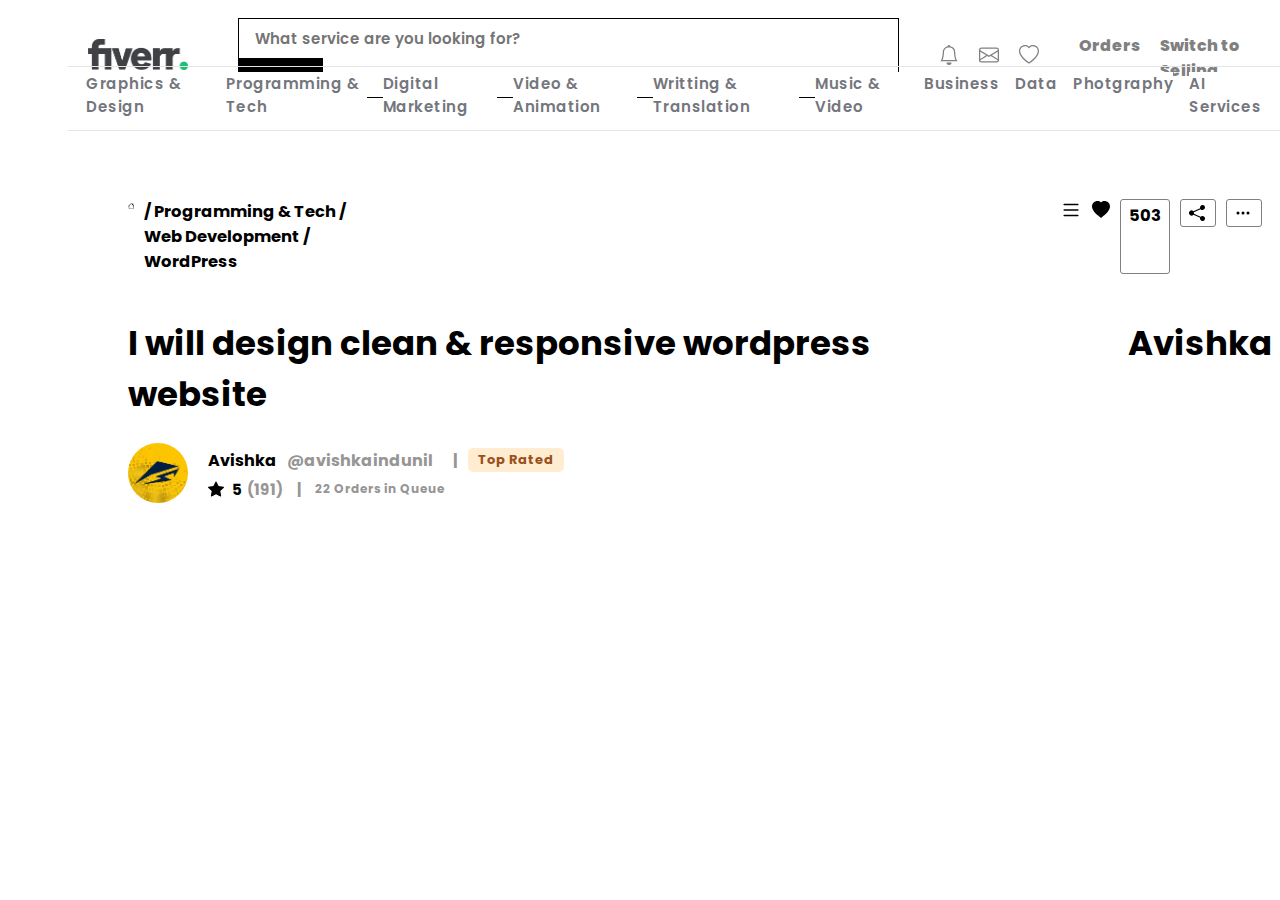
==== index.html @ bc84248a "Create gigDashboard.html as index.html" ====
<!DOCTYPE html>
<html lang="en">
<head>
    <meta charset="UTF-8">
    <meta name="viewport" content="width=device-width, initial-scale=1.0">
    <link rel="stylesheet" href="gigDashboard.css">
    <link rel="preconnect" href="https://fonts.googleapis.com">
    <link rel="preconnect" href="https://fonts.gstatic.com">
    <link href="https://fonts.googleapis.com/css2?family=Poppins:wght@200&display=swap" rel="stylesheet">
    <title>SkillSparQ Gig Dashboard</title>
</head>
<body>
    <header>
        <nav>
            <div class="logo">
                <img class="main-logo" src="Assets/images (2).png" alt="Your Logo">
            </div>
            <div class="search">
                <input class="search-input" type="text" placeholder="What service are you looking for?">
                <button class="search-btn">Search</button>
            </div>
            <ul class="menu">
                <li class="dropdown">
                    <a class="dropdown-icon" href="#">
                        <svg class="dropdown-svg" xmlns="http://www.w3.org/2000/svg" width="20" height="20" fill="currentColor" class="bi bi-bell" viewBox="0 0 16 16">
                            <path d="M8 16a2 2 0 0 0 2-2H6a2 2 0 0 0 2 2zM8 1.918l-.797.161A4.002 4.002 0 0 0 4 6c0 .628-.134 2.197-.459 3.742-.160.767-.376 1.566-.663 2.258h10.244c-.287-.692-.502-1.49-.663-2.258C12.134 8.197 12 6.628 12 6a4.002 4.002 0 0 0-3.203-3.92L8 1.917zM14.22 12c.223.447.481.801.78 1H1c.299-.199.557-.553.78-1C2.68 10.2 3 6.88 3 6c0-2.42 1.72-4.44 4.005-4.901a1 1 0 1 1 1.99 0A5.002 5.002 0 0 1 13 6c0 .88.32 4.2 1.22 6z"/>
                        </svg>
                    </a>
                    <div class="dropdown-content">
                        <a class="menu-dropdown" href="#">Notifications</a>
                    </div>
                </li>

                <li class="dropdown">
                    <a class="dropdown-icon" href="#">
                        <svg xmlns="http://www.w3.org/2000/svg" width="20" height="20" fill="currentColor" class="bi bi-envelope" viewBox="0 0 16 16">
                            <path d="M0 4a2 2 0 0 1 2-2h12a2 2 0 0 1 2 2v8a2 2 0 0 1-2 2H2a2 2 0 0 1-2-2V4Zm2-1a1 1 0 0 0-1 1v.217l7 4.2 7-4.2V4a1 1 0 0 0-1-1H2Zm13 2.383-4.708 2.825L15 11.105V5.383Zm-.034 6.876-5.64-3.471L8 9.583l-1.326-.795-5.64 3.47A1 1 0 0 0 2 13h12a1 1 0 0 0 .966-.741ZM1 11.105l4.708-2.897L1 5.383v5.722Z"/>
                        </svg>
                    </a>
                    <div class="dropdown-content">
                        <a class="menu-dropdown" href="#">Messages</a>
                    </div>
                </li>

                <li class="dropdown">
                    <a class="dropdown-icon" href="#">
                        <svg xmlns="http://www.w3.org/2000/svg" width="20" height="20" fill="currentColor" class="bi bi-heart" viewBox="0 0 16 16">
                            <path d="m8 2.748-.717-.737C5.6.281 2.514.878 1.4 3.053c-.523 1.023-.641 2.5.314 4.385.920 1.815 2.834 3.989 6.286 6.357 3.452-2.368 5.365-4.542 6.286-6.357.955-1.886.838-3.362.314-4.385C13.486.878 10.4.28 8.717 2.01L8 2.748zM8 15C-7.333 4.868 3.279-3.04 7.824 1.143c.060.055.119.112.176.171a3.12 3.12 0 0 1 .176-.17C12.72-3.042 23.333 4.867 8 15z"/>
                        </svg>
                    </a>
                    <div class="dropdown-content">
                        <a class="menu-dropdown" href="#">Lists</a>
                    </div>
                </li>
            </ul>
            <ul class="menu-two">
                <li><a href="#">Orders</a></li>
                <li><a href="#">Switch to Selling</a></li>
            </ul>
        </nav>
    </header>
    <div class="menu-second">
        <ul>
            <li><a href="#">Graphics & Design</a></li>
            <li><a href="#">Programming & Tech</a></li>
            <li><a href="#">Digital Marketing</a></li>
            <li><a href="#">Video & Animation</a></li>
            <li><a href="#">Writting & Translation</a></li>
            <li><a href="#">Music & Video</a></li>
            <li><a href="#">Business</a></li>
            <li><a href="#">Data</a></li>
            <li><a href="#">Photgraphy</a></li>
            <li><a href="#">AI Services</a></li>
        </ul>
    </div>
    <section class="section-one">
        <div class="section-one-left">
            <svg xmlns="http://www.w3.org/2000/svg" width="14" height="14" fill="currentColor" class="bi bi-house" viewBox="0 0 16 16">
                <path d="M8.707 1.5a1 1 0 0 0-1.414 0L.646 8.146a.5.5 0 0 0 .708.708L2 8.207V13.5A1.5 1.5 0 0 0 3.5 15h9a1.5 1.5 0 0 0 1.5-1.5V8.207l.646.647a.5.5 0 0 0 .708-.708L13 5.793V2.5a.5.5 0 0 0-.5-.5h-1a.5.5 0 0 0-.5.5v1.293L8.707 1.5ZM13 7.207V13.5a.5.5 0 0 1-.5.5h-9a.5.5 0 0 1-.5-.5V7.207l5-5 5 5Z"/>
              </svg>
              <h1 class="section-one-left-h1">/ Programming & Tech / Web Development / WordPress</h1>
        </div>
        <div class="section-one-right">
            <svg xmlns="http://www.w3.org/2000/svg" width="22" height="22" fill="currentColor" class="bi bi-list" viewBox="0 0 16 16">
                <path fill-rule="evenodd" d="M2.5 12a.5.5 0 0 1 .5-.5h10a.5.5 0 0 1 0 1H3a.5.5 0 0 1-.5-.5zm0-4a.5.5 0 0 1 .5-.5h10a.5.5 0 0 1 0 1H3a.5.5 0 0 1-.5-.5zm0-4a.5.5 0 0 1 .5-.5h10a.5.5 0 0 1 0 1H3a.5.5 0 0 1-.5-.5z"/>
              </svg>
            <svg class="heart" xmlns="http://www.w3.org/2000/svg" width="18" height="18" fill="currentColor" class="bi bi-heart-fill" viewBox="0 0 16 16">
                <path fill-rule="evenodd" d="M8 1.314C12.438-3.248 23.534 4.735 8 15-7.534 4.736 3.562-3.248 8 1.314z"/>
              </svg>
            <h1>503</h1>
            <svg class="share" xmlns="http://www.w3.org/2000/svg" width="16" height="16" fill="currentColor" class="bi bi-share-fill" viewBox="0 0 16 16">
                <path d="M11 2.5a2.5 2.5 0 1 1 .603 1.628l-6.718 3.12a2.499 2.499 0 0 1 0 1.504l6.718 3.12a2.5 2.5 0 1 1-.488.876l-6.718-3.12a2.5 2.5 0 1 1 0-3.256l6.718-3.12A2.5 2.5 0 0 1 11 2.5z"/>
              </svg>
              <svg class="three-dots" xmlns="http://www.w3.org/2000/svg" width="16" height="16" fill="currentColor" class="bi bi-three-dots" viewBox="0 0 16 16">
                <path d="M3 9.5a1.5 1.5 0 1 1 0-3 1.5 1.5 0 0 1 0 3zm5 0a1.5 1.5 0 1 1 0-3 1.5 1.5 0 0 1 0 3zm5 0a1.5 1.5 0 1 1 0-3 1.5 1.5 0 0 1 0 3z"/>
              </svg>
        </div>
    </section>

    <section class="section-two">
        <div class="section-two-left">
            <h1>I will design clean & responsive wordpress website</h1>
            <div class="section-two-left-one">
                <div class="section-two-left-left">
                    <img src="Assets/proflle_icon.webp">
                </div>
                <div class="section-two-left-right">
                    <div class="section-two-left-right-one">
                        <h2 class="section-two-left-right-h-one">Avishka</h2>
                        <h2 class="section-two-left-right-h-two">@avishkaindunil</h2>
                        <h2 class="section-two-left-right-h-three"> | </h2>
                        <div class="section-two-left-right-color">
                            <h2 class="section-two-left-right-h-four">Top Rated</h2>
                        </div>
                    </div>
                    
                    <div class="section-two-left-right-two">
                        <div class="section-two-left-right-two-one">
                             <svg xmlns="http://www.w3.org/2000/svg" width="16" height="16" fill="currentColor" class="bi bi-star-fill" viewBox="0 0 16 16">
                                 <path d="M3.612 15.443c-.386.198-.824-.149-.746-.592l.83-4.73L.173 6.765c-.329-.314-.158-.888.283-.95l4.898-.696L7.538.792c.197-.39.73-.39.927 0l2.184 4.327 4.898.696c.441.062.612.636.282.95l-3.522 3.356.83 4.73c.078.443-.36.79-.746.592L8 13.187l-4.389 2.256z"/>
                            </svg>
                        </div>
                        <div class="section-two-left-right-two-two">
                            <h2>5</h2>
                            <h2 class="section-two-left-right-two-two-h-one">(191)</h2>
                            <h2 class="section-two-left-right-two-two-h-two"> | </h2>
                            <h2 class="section-two-left-right-two-two-h-three">22 Orders in Queue  </h2>
                        </div>
                    </div>
                </div>
            </div>
        </div>
        <div class="section-two-right">
            <h1>Avishka</h1>
        </div>
    </section>
    
</body>
</html>
---- gigDashboard.css ----
*{
    font-family: 'Poppins', sans-serif;
}

header {
    background-color: #ffffff;
}

nav {
    display: flex;
    align-items: center;
    max-width: 1300px;
    margin-left: 60px;
    padding: 10px 20px;
}

.main-logo {
    width: 100px;
}

.menu, .menu-two {
    margin-left: 0;
    list-style: none;
    display: flex;
    gap: 20px;
    margin: 0;
}

.menu li, .menu-two li {
    position: relative;
}

.dropdown-icon {
    color: gray;
    text-decoration: none;
}

.menu-two a {
    font-weight: 800;
    color: gray;
    text-decoration: none;
}

.menu-dropdown {
    font-weight: 500px;
    color: rgb(255, 255, 255);
    text-decoration: none;
}

.dropdown-content {
    font-weight: 400;
    font-size: 15px;
    border-radius: 4px;
    display: none;
    position: absolute;
    background-color: #524e4e;
    top: 40px;
    margin-left: -10px;
    padding: 10px;
}

.dropdown:hover .dropdown-content {
    display: block;
}

.search {
    display: block;
    margin-left: 50px;
    border: 1.5px solid black;
}


.search-input {
    font-family: poppins;
    font-weight: 600;
    border: 1px solid black;
    padding-left: 20px;
    padding: 8px 16px;
    padding-right: 350px;
    font-size: 15px;
    border: none;
}

.search button {
    font-family: poppins;
    font-size: 15px;
    background-color: #000000;
    color: #fff;
    border: none;
    padding: 8px 16px;
    cursor: pointer;
}

.menu-second{
    margin-left: 60px;
}
.menu-second ul{
    display: flex;
    position: absolute;
    border-top: 1px solid #e4e5e7;
    border-bottom: 1px solid #e4e5e7;
    padding-top: 5px;
    padding-left: 10px;
    padding-right: 10px;
    top: 50px;
}

.menu-second ul li{
    display: inline-block;
    margin: 0px 8px;
    list-style: none;
    font-size: 15px;
    font-weight: 600;
    font-family: poppins;
}

.menu-second ul li a{
    background: #fff;
    padding-bottom: 12px;
    letter-spacing: 0.5px;
    display: block;
    color: #74767e;
    text-decoration: none;
}

.menu-second a:hover {
    border-bottom: 1px solid #1dbf73;
    border-bottom-width: 4px;
    width: fit-content;
    padding-bottom: 8px;
    transition: all ease 0.3s;
}

.section-one {
    margin-top: 70px;
    margin-left: 110px;
    padding: 10px;
    display: flex;
    flex-direction: row; 
    gap: 700px;
}

.section-one-left {
    font-size: 8.2px;
    font-weight: 400px;
    display: flex;
    flex-direction: row;
}

.section-one svg{
    margin-top: 11px;
    padding-right: 10px;
}

.section-one-right {
    font-size: 8.2px;
    font-weight: 400px;
    display: flex;
    flex-direction: row;
}

.heart{
    padding-top: 2px;
}

.section-one-right h1{
    padding-top: 3px;
    padding-left: 8px;
    padding-right: 8px;
    padding-bottom: 5px;
    border: 1px solid gray;
    border-radius: 3px;
}

.share{
    margin-left: 10px;
    padding-top: 5px;
    padding-left: 8px;
    padding-right: 8px;
    padding-bottom: 5px;
    border: 1px solid gray;
    border-radius: 3px;
}

.three-dots{
    margin-left: 10px;
    padding-top: 5px;
    padding-left: 8px;
    padding-right: 8px;
    padding-bottom: 5px;
    border: 1px solid gray;
    border-radius: 3px;   
}

.section-two {
    margin-left: 120px;
    display: flex;
    flex-direction: row; 
    gap: 250px;
}

.section-two-left{
    font-size: 17px;
}

.section-two-left-one{
    display: flex;
    flex-direction: row;
}

.section-two-right{
    font-size: 17px;
}

.section-two-left img{
    width: 60px;
    height: 60px;
    border-radius: 50%;
}

/* .section-two-left-right {
    display: flex;
    flex-direction: row;
} */

.section-two-left-right{
    margin-top: -8px;
}

.section-two-left-right-one {
    display: flex;
    flex-direction: row;
}
.section-two-left-right-h-one{
    font-size: 16px;
    margin-left: 20px;
}

.section-two-left-right-h-two{
    font-size: 16px;
    margin-left: 20px;
    margin-left: 10px;
    color: rgb(151, 149, 149);
}

.section-two-left-right-h-three{
    font-size: 16px;
    margin-left: 20px;
    color: rgb(151, 149, 149);
}

.section-two-left-right-h-four{
    margin-top: 13px;
    font-size: 13px;
    margin-left: 10px;
    padding-left: 10px;
    padding-right: 10px;
    padding-top: 2px;
    padding-bottom: 2px;
    border-radius: 5px;
    color: #99501b;
    background-color: #ffecd1;
}

.section-two-left-right-two{
    display: flex;
    margin-top: -5px;
}

.section-two-left-right-two-one, 
.section-two-left-right-two-two {
    display: flex;
    margin-left: 8px;
}

.section-two-left-right-two-one{
    margin-left: 20px;
}
.section-two-left-right-two-two{
    margin-top: -15px;
    font-size: 10px;
    gap: 8px;
}

.section-two-left-right-two-two-h-one{
    color: rgb(151, 149, 149);
    margin-left: -3px;
}

.section-two-left-right-two-two-h-two{
    margin-left: 5px;
    color: rgb(151, 149, 149);
}

.section-two-left-right-two-two-h-three{
    margin-left: 5px;
    margin-top: 14px;
    font-size: 12px;
    color: rgb(151, 149, 149);
}
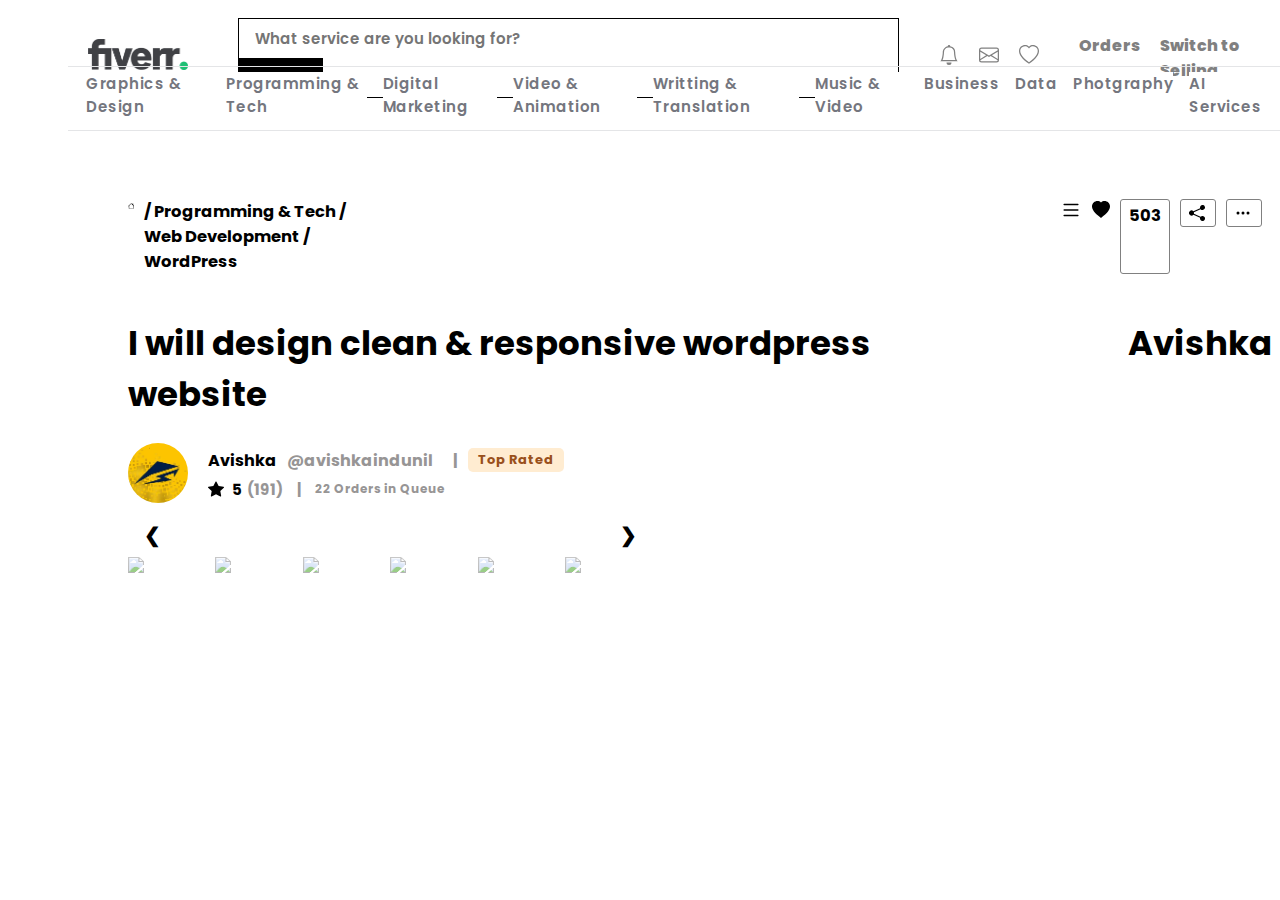
==== commit 3cb50677: "Update index.html" ====
--- a/index.html
+++ b/index.html
@@ -4,10 +4,11 @@
     <meta charset="UTF-8">
     <meta name="viewport" content="width=device-width, initial-scale=1.0">
     <link rel="stylesheet" href="gigDashboard.css">
+    <script src="gigDashboard.js"></script>
     <link rel="preconnect" href="https://fonts.googleapis.com">
     <link rel="preconnect" href="https://fonts.gstatic.com">
     <link href="https://fonts.googleapis.com/css2?family=Poppins:wght@200&display=swap" rel="stylesheet">
-    <title>SkillSparQ Gig Dashboard</title>
+    <title>SkillSparQ</title>
 </head>
 <body>
     <header>
@@ -102,7 +103,7 @@
             <h1>I will design clean & responsive wordpress website</h1>
             <div class="section-two-left-one">
                 <div class="section-two-left-left">
-                    <img src="Assets/proflle_icon.webp">
+                    <img class="gig-profile-image" src="Assets/proflle_icon.webp">
                 </div>
                 <div class="section-two-left-right">
                     <div class="section-two-left-right-one">
@@ -129,6 +130,68 @@
                     </div>
                 </div>
             </div>
+
+            <div class="section-two-left-two">
+                <div class="container">
+                    <div class="mySlides">
+                        <div class="numbertext">1 / 6</div>
+                        <img src="Assets/slide1.webp" style="width:100%">
+                    </div>
+                
+                    <div class="mySlides">
+                        <div class="numbertext">2 / 6</div>
+                        <img src="Assets/slide2.webp" style="width:100%">
+                    </div>
+                
+                    <div class="mySlides">
+                        <div class="numbertext">3 / 6</div>
+                        <img src="Assets/slide3.webp" style="width:100%">
+                    </div>
+                
+                    <div class="mySlides">
+                        <div class="numbertext">4 / 6</div>
+                        <img src="Assets/slide4.webp" style="width:100%">
+                    </div>
+                
+                    <div class="mySlides">
+                        <div class="numbertext">5 / 6</div>
+                        <img src="Assets/slide1.webp" style="width:100%">
+                    </div>
+                
+                    <div class="mySlides">
+                        <div class="numbertext">6 / 6</div>
+                        <img src="Assets/slide1.webp" style="width:100%">
+                    </div>
+
+                    <a class="prev" onclick="plusSlides(-1)">&#10094;</a>
+                    <a class="next" onclick="plusSlides(1)">&#10095;</a>
+                
+                    <div class="caption-container">
+                        <p id="caption"></p>
+                    </div>
+                
+                    <div class="row">
+                        <div class="column">
+                            <img class="demo cursor" src="Assets/slide1.webp" style="width:100%" onclick="currentSlide(1)">
+                        </div>
+                        <div class="column">
+                            <img class="demo cursor" src="Assets/slide2.webp" style="width:100%" onclick="currentSlide(2)">
+                        </div>
+                        <div class="column">
+                            <img class="demo cursor" src="Assets/slide3.webp" style="width:100%" onclick="currentSlide(3)">
+                        </div>
+                        <div class="column">
+                            <img class="demo cursor" src="Assets/slide4.webp" style="width:100%" onclick="currentSlide(4)">
+                        </div>
+                        <div class="column">
+                            <img class="demo cursor" src="Assets/slide1.webp" style="width:100%" onclick="currentSlide(5)">
+                        </div>
+                        <div class="column">
+                            <img class="demo cursor" src="Assets/slide1.webp" style="width:100%" onclick="currentSlide(6)">
+                        </div>
+                    </div>
+                </div>
+            </div>
         </div>
         <div class="section-two-right">
             <h1>Avishka</h1>
--- a/gigDashboard.css
+++ b/gigDashboard.css
@@ -212,7 +212,7 @@
     font-size: 17px;
 }
 
-.section-two-left img{
+.gig-profile-image{
     width: 60px;
     height: 60px;
     border-radius: 50%;
@@ -276,6 +276,7 @@
 .section-two-left-right-two-one{
     margin-left: 20px;
 }
+
 .section-two-left-right-two-two{
     margin-top: -15px;
     font-size: 10px;
@@ -298,3 +299,82 @@
     font-size: 12px;
     color: rgb(151, 149, 149);
 }
+
+.section-two-left-two {
+    margin-top: 40px;
+    width: 70%;
+    box-sizing: border-box;
+}
+
+/* Image Slider */
+.container {
+    position: relative;
+}
+  
+.mySlides {
+    display: none;
+}
+
+.cursor {
+    cursor: pointer;
+}
+
+.prev,
+.next {
+    cursor: pointer;
+    position: absolute;
+    top: 50%;
+    width: auto;
+    padding: 16px;
+    margin-top: -50px;
+    color: rgb(0, 0, 0);
+    background-color: white;
+    font-weight: bold;
+    font-size: 20px;
+    border-radius: 0 3px 3px 0;
+    user-select:auto;
+    -webkit-user-select: none;
+}
+
+.next {
+    right: 0;
+    border-radius: 3px 0 0 3px;
+}
+
+/* .prev:hover,
+.next:hover {
+    background-color: rgba(255, 255, 255, 0.8);
+} */
+
+.numbertext {
+    color: #f2f2f2;
+    font-size: 12px;
+    padding: 8px 12px;
+    position: absolute;
+    top: 0;
+}
+
+.caption-container {
+    text-align: center;
+    background-color: #ffffff;
+    color: white;
+}
+  
+.row:after {
+    display: table;
+    clear: both;
+}
+
+.column {
+    float: left;
+    width: 16.66%;
+}
+
+.demo {
+    opacity: 0.6;
+}
+  
+.active,
+.demo:hover {
+    opacity: 1;
+}
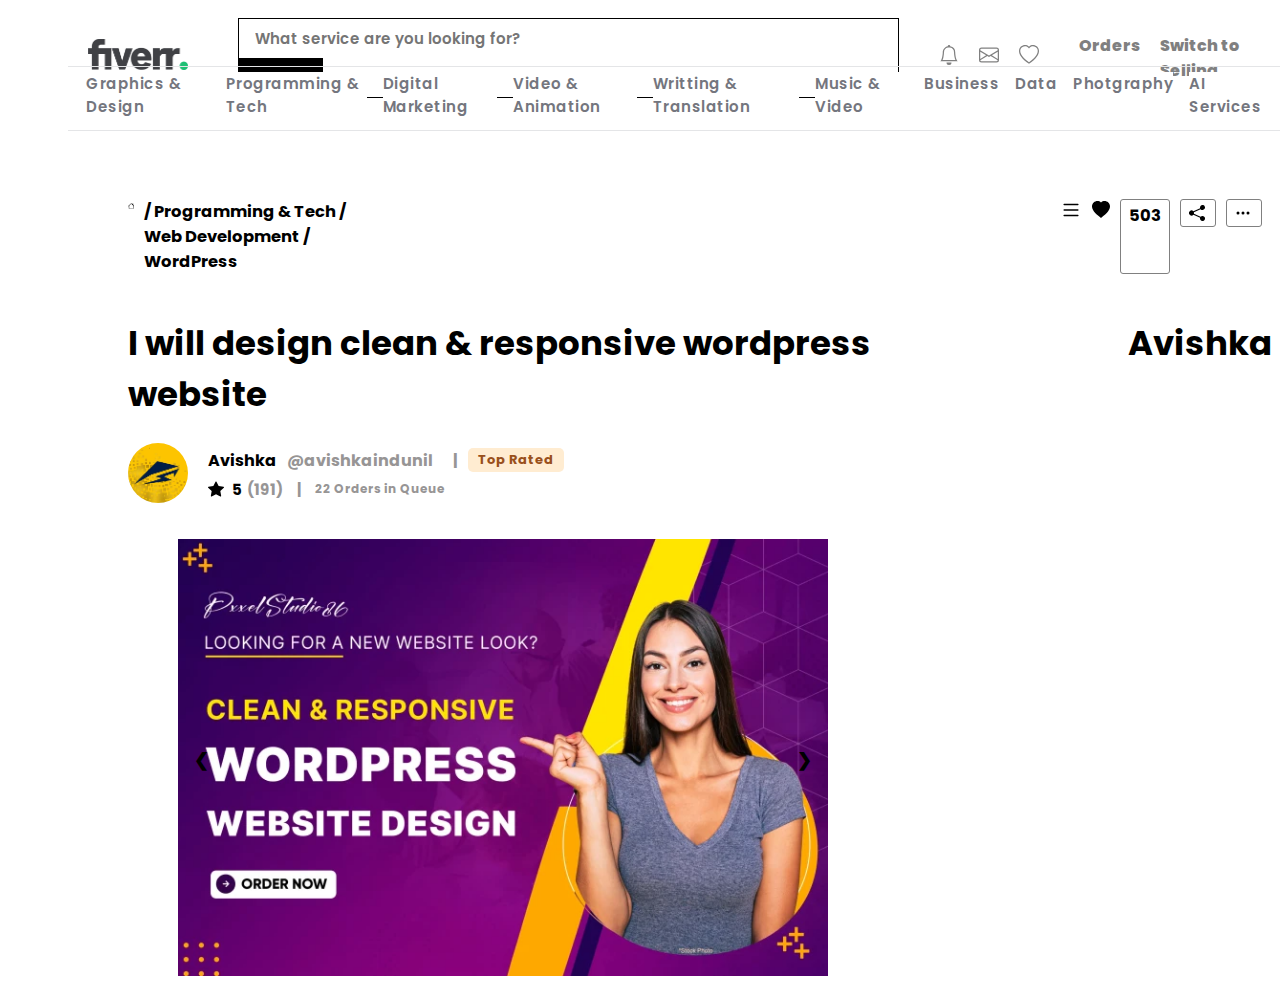
==== commit 7bad2947: "Add slider code" ====
--- a/index.html
+++ b/index.html
@@ -132,69 +132,33 @@
             </div>
 
             <div class="section-two-left-two">
-                <div class="container">
-                    <div class="mySlides">
-                        <div class="numbertext">1 / 6</div>
-                        <img src="Assets/slide1.webp" style="width:100%">
+                <div class="slidercontainer">
+                    <div class="showSlide fade">
+                        <img src="Assets/slide1.webp" />
+                        <div class="content"></div>
                     </div>
-                
-                    <div class="mySlides">
-                        <div class="numbertext">2 / 6</div>
-                        <img src="Assets/slide2.webp" style="width:100%">
+                    <div class="showSlide fade">
+                        <img src="Assets/slide2.webp" />
+                        <div class="content"></div>
                     </div>
-                
-                    <div class="mySlides">
-                        <div class="numbertext">3 / 6</div>
-                        <img src="Assets/slide3.webp" style="width:100%">
+            
+                    <div class="showSlide fade">
+                        <img src="Assets/slide3.webp" />
+                        <div class="content"></div>
                     </div>
-                
-                    <div class="mySlides">
-                        <div class="numbertext">4 / 6</div>
-                        <img src="Assets/slide4.webp" style="width:100%">
+                    <div class="showSlide fade">
+                        <img src="Assets/slide4.webp" />
+                        <div class="content"></div>
                     </div>
-                
-                    <div class="mySlides">
-                        <div class="numbertext">5 / 6</div>
-                        <img src="Assets/slide1.webp" style="width:100%">
-                    </div>
-                
-                    <div class="mySlides">
-                        <div class="numbertext">6 / 6</div>
-                        <img src="Assets/slide1.webp" style="width:100%">
-                    </div>
-
-                    <a class="prev" onclick="plusSlides(-1)">&#10094;</a>
-                    <a class="next" onclick="plusSlides(1)">&#10095;</a>
-                
-                    <div class="caption-container">
-                        <p id="caption"></p>
-                    </div>
-                
-                    <div class="row">
-                        <div class="column">
-                            <img class="demo cursor" src="Assets/slide1.webp" style="width:100%" onclick="currentSlide(1)">
-                        </div>
-                        <div class="column">
-                            <img class="demo cursor" src="Assets/slide2.webp" style="width:100%" onclick="currentSlide(2)">
-                        </div>
-                        <div class="column">
-                            <img class="demo cursor" src="Assets/slide3.webp" style="width:100%" onclick="currentSlide(3)">
-                        </div>
-                        <div class="column">
-                            <img class="demo cursor" src="Assets/slide4.webp" style="width:100%" onclick="currentSlide(4)">
-                        </div>
-                        <div class="column">
-                            <img class="demo cursor" src="Assets/slide1.webp" style="width:100%" onclick="currentSlide(5)">
-                        </div>
-                        <div class="column">
-                            <img class="demo cursor" src="Assets/slide1.webp" style="width:100%" onclick="currentSlide(6)">
-                        </div>
-                    </div>
-                </div>
+                    <!-- Navigation arrows -->
+                    <a class="left" onclick="nextSlide(-1)">&#10094;</a>
+                    <a class="right" onclick="nextSlide(1)">&#10095;</a>
+                </div> 
             </div>
         </div>
         <div class="section-two-right">
             <h1>Avishka</h1>
+            <h2></h2>
         </div>
     </section>
     
--- a/gigDashboard.css
+++ b/gigDashboard.css
@@ -300,15 +300,12 @@
     color: rgb(151, 149, 149);
 }
 
-.section-two-left-two {
-    margin-top: 40px;
-    width: 70%;
-    box-sizing: border-box;
-}
+
 
 /* Image Slider */
-.container {
+/* .container {
     position: relative;
+
 }
   
 .mySlides {
@@ -346,7 +343,7 @@
     background-color: rgba(255, 255, 255, 0.8);
 } */
 
-.numbertext {
+/* .numbertext {
     color: #f2f2f2;
     font-size: 12px;
     padding: 8px 12px;
@@ -377,4 +374,78 @@
 .active,
 .demo:hover {
     opacity: 1;
-}
+} */
+
+.showSlide {
+    display: none;
+}
+
+.showSlide:first-child {
+    display: block;
+}
+
+    .showSlide img {
+        width: 100%;
+    }
+.slidercontainer {
+    max-width: 650px;
+    position: relative;
+    margin: auto;
+    margin-top: 25px;
+}
+.left, .right {
+    cursor: pointer;
+    position: absolute;
+    top: 48%;
+    width: auto;
+    padding: 16px;
+    margin-top: -22px;
+    color: rgb(0, 0, 0);
+    font-weight: bold;
+    font-size: 18px;
+    transition: 0.6s ease;
+    border-radius: 0 3px 3px 0;
+}
+.right {
+    right: 0;
+    border-radius: 3px 0 0 3px;
+}
+    .left:hover, .right:hover {
+        background-color: rgba(255, 255, 255, 0.8);
+    }
+.content {
+    color: #eff5d4;
+    font-size: 30px;
+    padding: 8px 12px;
+    position: absolute;
+    top: 10px;
+    width: 100%;
+    text-align: center;
+}
+.active {
+    background-color: #717171;
+}
+/* Fading animation */
+.fade {
+    -webkit-animation-name: fade;
+    -webkit-animation-duration: 1.5s;
+    animation-name: fade;
+    animation-duration: 1.5s;
+}
+@-webkit-keyframes fade {
+    from {
+        opacity: .4
+    }
+    to {
+        opacity: 1
+    }
+}
+
+@keyframes fade {
+    from {
+        opacity: .4
+    }
+    to {
+        opacity: 1
+    }
+}
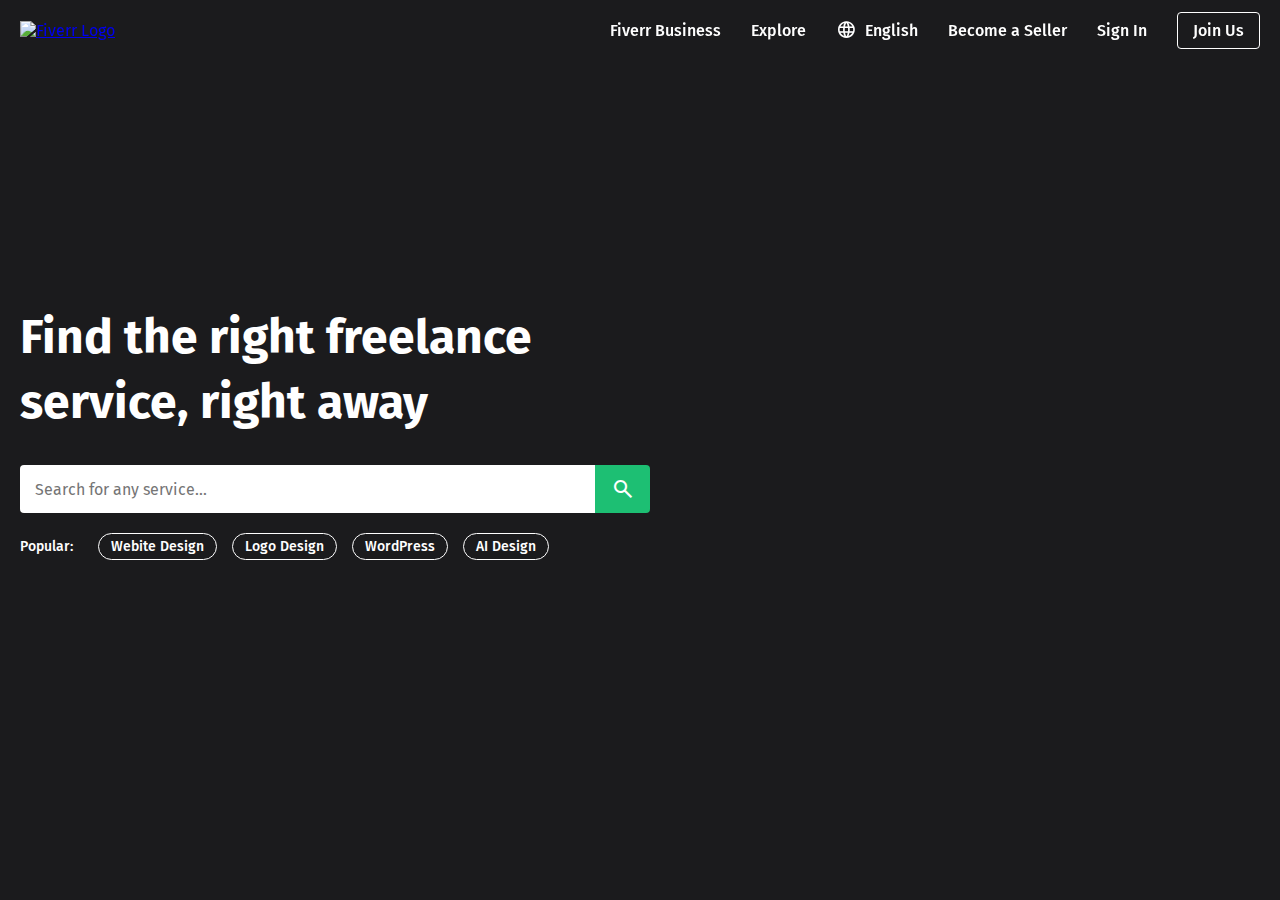
==== commit 9b5f73d7: "Add home page and link gigDashboard page to Explore" ====
--- a/index.html
+++ b/index.html
@@ -1,166 +1,64 @@
 <!DOCTYPE html>
+<!-- Coding By CodingNepal - www.codingnepalweb.com -->
 <html lang="en">
 <head>
-    <meta charset="UTF-8">
-    <meta name="viewport" content="width=device-width, initial-scale=1.0">
-    <link rel="stylesheet" href="gigDashboard.css">
-    <script src="gigDashboard.js"></script>
-    <link rel="preconnect" href="https://fonts.googleapis.com">
-    <link rel="preconnect" href="https://fonts.gstatic.com">
-    <link href="https://fonts.googleapis.com/css2?family=Poppins:wght@200&display=swap" rel="stylesheet">
-    <title>SkillSparQ</title>
+  <meta charset="UTF-8">
+  <meta name="viewport" content="width=device-width, initial-scale=1.0">
+  <title>Fiverr Homepage Clone | CodingNepal</title>
+  <link rel="stylesheet" href="styles.css">
+  <!-- Google Icons Link -->
+  <link rel="stylesheet" href="https://fonts.googleapis.com/css2?family=Material+Symbols+Outlined:opsz,wght,FILL,GRAD@48,400,0,0">
 </head>
 <body>
-    <header>
-        <nav>
-            <div class="logo">
-                <img class="main-logo" src="Assets/images (2).png" alt="Your Logo">
-            </div>
-            <div class="search">
-                <input class="search-input" type="text" placeholder="What service are you looking for?">
-                <button class="search-btn">Search</button>
-            </div>
-            <ul class="menu">
-                <li class="dropdown">
-                    <a class="dropdown-icon" href="#">
-                        <svg class="dropdown-svg" xmlns="http://www.w3.org/2000/svg" width="20" height="20" fill="currentColor" class="bi bi-bell" viewBox="0 0 16 16">
-                            <path d="M8 16a2 2 0 0 0 2-2H6a2 2 0 0 0 2 2zM8 1.918l-.797.161A4.002 4.002 0 0 0 4 6c0 .628-.134 2.197-.459 3.742-.160.767-.376 1.566-.663 2.258h10.244c-.287-.692-.502-1.49-.663-2.258C12.134 8.197 12 6.628 12 6a4.002 4.002 0 0 0-3.203-3.92L8 1.917zM14.22 12c.223.447.481.801.78 1H1c.299-.199.557-.553.78-1C2.68 10.2 3 6.88 3 6c0-2.42 1.72-4.44 4.005-4.901a1 1 0 1 1 1.99 0A5.002 5.002 0 0 1 13 6c0 .88.32 4.2 1.22 6z"/>
-                        </svg>
-                    </a>
-                    <div class="dropdown-content">
-                        <a class="menu-dropdown" href="#">Notifications</a>
-                    </div>
-                </li>
-
-                <li class="dropdown">
-                    <a class="dropdown-icon" href="#">
-                        <svg xmlns="http://www.w3.org/2000/svg" width="20" height="20" fill="currentColor" class="bi bi-envelope" viewBox="0 0 16 16">
-                            <path d="M0 4a2 2 0 0 1 2-2h12a2 2 0 0 1 2 2v8a2 2 0 0 1-2 2H2a2 2 0 0 1-2-2V4Zm2-1a1 1 0 0 0-1 1v.217l7 4.2 7-4.2V4a1 1 0 0 0-1-1H2Zm13 2.383-4.708 2.825L15 11.105V5.383Zm-.034 6.876-5.64-3.471L8 9.583l-1.326-.795-5.64 3.47A1 1 0 0 0 2 13h12a1 1 0 0 0 .966-.741ZM1 11.105l4.708-2.897L1 5.383v5.722Z"/>
-                        </svg>
-                    </a>
-                    <div class="dropdown-content">
-                        <a class="menu-dropdown" href="#">Messages</a>
-                    </div>
-                </li>
-
-                <li class="dropdown">
-                    <a class="dropdown-icon" href="#">
-                        <svg xmlns="http://www.w3.org/2000/svg" width="20" height="20" fill="currentColor" class="bi bi-heart" viewBox="0 0 16 16">
-                            <path d="m8 2.748-.717-.737C5.6.281 2.514.878 1.4 3.053c-.523 1.023-.641 2.5.314 4.385.920 1.815 2.834 3.989 6.286 6.357 3.452-2.368 5.365-4.542 6.286-6.357.955-1.886.838-3.362.314-4.385C13.486.878 10.4.28 8.717 2.01L8 2.748zM8 15C-7.333 4.868 3.279-3.04 7.824 1.143c.060.055.119.112.176.171a3.12 3.12 0 0 1 .176-.17C12.72-3.042 23.333 4.867 8 15z"/>
-                        </svg>
-                    </a>
-                    <div class="dropdown-content">
-                        <a class="menu-dropdown" href="#">Lists</a>
-                    </div>
-                </li>
-            </ul>
-            <ul class="menu-two">
-                <li><a href="#">Orders</a></li>
-                <li><a href="#">Switch to Selling</a></li>
-            </ul>
-        </nav>
-    </header>
-    <div class="menu-second">
-        <ul>
-            <li><a href="#">Graphics & Design</a></li>
-            <li><a href="#">Programming & Tech</a></li>
-            <li><a href="#">Digital Marketing</a></li>
-            <li><a href="#">Video & Animation</a></li>
-            <li><a href="#">Writting & Translation</a></li>
-            <li><a href="#">Music & Video</a></li>
-            <li><a href="#">Business</a></li>
-            <li><a href="#">Data</a></li>
-            <li><a href="#">Photgraphy</a></li>
-            <li><a href="#">AI Services</a></li>
+  <header>
+    <nav class="navbar">
+      <a href="#" class="logo">
+        <img class="logo" src="Assets/logo-main.png" alt="Fiverr Logo">
+      </a>
+      <ul class="menu-links">
+        <li><a href="#">Fiverr Business</a></li>
+        <li><a href="#">Explore</a></li>
+        <li class="language-item">
+          <a href="#">
+            <span class="material-symbols-outlined">language</span>
+            English
+          </a>
+        </li>
+        <li><a href="#">Become a Seller</a></li>
+        <li><a href="#">Sign In</a></li>
+        <li class="join-btn"><a href="#">Join Us</a></li>
+        <span id="close-menu-btn" class="material-symbols-outlined">close</span>
+      </ul>
+      <span id="hamburger-btn" class="material-symbols-outlined">menu</span>
+    </nav>
+  </header>
+  <section class="hero-section">
+    <div class="content">
+      <h1>Find the right freelance service, right away</h1>
+      <form action="#" class="search-form">
+        <input type="text" placeholder="Search for any service..." required>
+        <button class="material-symbols-outlined" type="sumbit">search</button>
+      </form>
+      <div class="popular-tags">
+        Popular:
+        <ul class="tags">
+          <li><a href="#">Webite Design</a></li>
+          <li><a href="#">Logo Design</a></li>
+          <li><a href="#">WordPress</a></li>
+          <li><a href="#">AI Design</a></li>
         </ul>
+      </div>
     </div>
-    <section class="section-one">
-        <div class="section-one-left">
-            <svg xmlns="http://www.w3.org/2000/svg" width="14" height="14" fill="currentColor" class="bi bi-house" viewBox="0 0 16 16">
-                <path d="M8.707 1.5a1 1 0 0 0-1.414 0L.646 8.146a.5.5 0 0 0 .708.708L2 8.207V13.5A1.5 1.5 0 0 0 3.5 15h9a1.5 1.5 0 0 0 1.5-1.5V8.207l.646.647a.5.5 0 0 0 .708-.708L13 5.793V2.5a.5.5 0 0 0-.5-.5h-1a.5.5 0 0 0-.5.5v1.293L8.707 1.5ZM13 7.207V13.5a.5.5 0 0 1-.5.5h-9a.5.5 0 0 1-.5-.5V7.207l5-5 5 5Z"/>
-              </svg>
-              <h1 class="section-one-left-h1">/ Programming & Tech / Web Development / WordPress</h1>
-        </div>
-        <div class="section-one-right">
-            <svg xmlns="http://www.w3.org/2000/svg" width="22" height="22" fill="currentColor" class="bi bi-list" viewBox="0 0 16 16">
-                <path fill-rule="evenodd" d="M2.5 12a.5.5 0 0 1 .5-.5h10a.5.5 0 0 1 0 1H3a.5.5 0 0 1-.5-.5zm0-4a.5.5 0 0 1 .5-.5h10a.5.5 0 0 1 0 1H3a.5.5 0 0 1-.5-.5zm0-4a.5.5 0 0 1 .5-.5h10a.5.5 0 0 1 0 1H3a.5.5 0 0 1-.5-.5z"/>
-              </svg>
-            <svg class="heart" xmlns="http://www.w3.org/2000/svg" width="18" height="18" fill="currentColor" class="bi bi-heart-fill" viewBox="0 0 16 16">
-                <path fill-rule="evenodd" d="M8 1.314C12.438-3.248 23.534 4.735 8 15-7.534 4.736 3.562-3.248 8 1.314z"/>
-              </svg>
-            <h1>503</h1>
-            <svg class="share" xmlns="http://www.w3.org/2000/svg" width="16" height="16" fill="currentColor" class="bi bi-share-fill" viewBox="0 0 16 16">
-                <path d="M11 2.5a2.5 2.5 0 1 1 .603 1.628l-6.718 3.12a2.499 2.499 0 0 1 0 1.504l6.718 3.12a2.5 2.5 0 1 1-.488.876l-6.718-3.12a2.5 2.5 0 1 1 0-3.256l6.718-3.12A2.5 2.5 0 0 1 11 2.5z"/>
-              </svg>
-              <svg class="three-dots" xmlns="http://www.w3.org/2000/svg" width="16" height="16" fill="currentColor" class="bi bi-three-dots" viewBox="0 0 16 16">
-                <path d="M3 9.5a1.5 1.5 0 1 1 0-3 1.5 1.5 0 0 1 0 3zm5 0a1.5 1.5 0 1 1 0-3 1.5 1.5 0 0 1 0 3zm5 0a1.5 1.5 0 1 1 0-3 1.5 1.5 0 0 1 0 3z"/>
-              </svg>
-        </div>
-    </section>
-
-    <section class="section-two">
-        <div class="section-two-left">
-            <h1>I will design clean & responsive wordpress website</h1>
-            <div class="section-two-left-one">
-                <div class="section-two-left-left">
-                    <img class="gig-profile-image" src="Assets/proflle_icon.webp">
-                </div>
-                <div class="section-two-left-right">
-                    <div class="section-two-left-right-one">
-                        <h2 class="section-two-left-right-h-one">Avishka</h2>
-                        <h2 class="section-two-left-right-h-two">@avishkaindunil</h2>
-                        <h2 class="section-two-left-right-h-three"> | </h2>
-                        <div class="section-two-left-right-color">
-                            <h2 class="section-two-left-right-h-four">Top Rated</h2>
-                        </div>
-                    </div>
-                    
-                    <div class="section-two-left-right-two">
-                        <div class="section-two-left-right-two-one">
-                             <svg xmlns="http://www.w3.org/2000/svg" width="16" height="16" fill="currentColor" class="bi bi-star-fill" viewBox="0 0 16 16">
-                                 <path d="M3.612 15.443c-.386.198-.824-.149-.746-.592l.83-4.73L.173 6.765c-.329-.314-.158-.888.283-.95l4.898-.696L7.538.792c.197-.39.73-.39.927 0l2.184 4.327 4.898.696c.441.062.612.636.282.95l-3.522 3.356.83 4.73c.078.443-.36.79-.746.592L8 13.187l-4.389 2.256z"/>
-                            </svg>
-                        </div>
-                        <div class="section-two-left-right-two-two">
-                            <h2>5</h2>
-                            <h2 class="section-two-left-right-two-two-h-one">(191)</h2>
-                            <h2 class="section-two-left-right-two-two-h-two"> | </h2>
-                            <h2 class="section-two-left-right-two-two-h-three">22 Orders in Queue  </h2>
-                        </div>
-                    </div>
-                </div>
-            </div>
-
-            <div class="section-two-left-two">
-                <div class="slidercontainer">
-                    <div class="showSlide fade">
-                        <img src="Assets/slide1.webp" />
-                        <div class="content"></div>
-                    </div>
-                    <div class="showSlide fade">
-                        <img src="Assets/slide2.webp" />
-                        <div class="content"></div>
-                    </div>
-            
-                    <div class="showSlide fade">
-                        <img src="Assets/slide3.webp" />
-                        <div class="content"></div>
-                    </div>
-                    <div class="showSlide fade">
-                        <img src="Assets/slide4.webp" />
-                        <div class="content"></div>
-                    </div>
-                    <!-- Navigation arrows -->
-                    <a class="left" onclick="nextSlide(-1)">&#10094;</a>
-                    <a class="right" onclick="nextSlide(1)">&#10095;</a>
-                </div> 
-            </div>
-        </div>
-        <div class="section-two-right">
-            <h1>Avishka</h1>
-            <h2></h2>
-        </div>
-    </section>
-    
+  </section>
+  
+  <script>
+    const header = document.querySelector("header");
+    const hamburgerBtn = document.querySelector("#hamburger-btn");
+    const closeMenuBtn = document.querySelector("#close-menu-btn");
+    // Toggle mobile menu on hamburger button click
+    hamburgerBtn.addEventListener("click", () => header.classList.toggle("show-mobile-menu"));
+    // Close mobile menu on close button click
+    closeMenuBtn.addEventListener("click", () => hamburgerBtn.click());
+  </script>
 </body>
-</html>
+</html>--- a/styles.css
+++ b/styles.css
@@ -0,0 +1,227 @@
+/* Importing Google font - Fira Sans */
+@import url('https://fonts.googleapis.com/css2?family=Fira+Sans:wght@300;400;500;600;700&display=swap');
+* {
+  margin: 0;
+  padding: 0;
+  box-sizing: border-box;
+  font-family: 'Fira Sans', sans-serif;
+}
+body {
+  background: #1B1B1D;
+}
+header {
+  position: fixed;
+  left: 0;
+  top: 0;
+  width: 100%;
+  z-index: 1;
+  padding: 20px;
+}
+header .navbar {
+  max-width: 1280px;
+  margin: 0 auto;
+  display: flex;
+  align-items: center;
+  justify-content: space-between;
+}
+.navbar .menu-links {
+  display: flex;
+  align-items: center;
+  list-style: none;
+  gap: 30px;
+}
+.navbar .menu-links li a {
+  color: #fff;
+  font-weight: 500;
+  text-decoration: none;
+  transition: 0.2s ease;
+}
+.navbar .menu-links .language-item a {
+  display: flex;
+  gap: 8px;
+  align-items: center;
+}
+.navbar .menu-links .language-item span {
+  font-size: 1.3rem;
+}
+.navbar .menu-links li a:hover {
+  color: #1dbf73;
+}
+.navbar .menu-links .join-btn a {
+  border: 1px solid #fff;
+  padding: 8px 15px;
+  border-radius: 4px;
+}
+.navbar .menu-links .join-btn a:hover {
+  color: #fff;
+  border-color: transparent;
+  background: #1dbf73;
+}
+.hero-section {
+  height: 100vh;
+  background-image: url("images/hero-img.jpg");
+  background-position: center;
+  background-size: cover;
+  position: relative;
+  display: flex;
+  padding: 0 20px;
+  align-items: center;
+}
+.hero-section .content {
+  max-width: 1280px;
+  margin: 0 auto 40px;
+  width: 100%;
+}
+.hero-section .content h1 {
+  color: #fff;
+  font-size: 3rem;
+  max-width: 630px;
+  line-height: 65px;
+}
+.hero-section .search-form {
+  height: 48px;
+  display: flex;
+  max-width: 630px;
+  margin-top: 30px;
+}
+.hero-section .search-form input {
+  height: 100%;
+  width: 100%;
+  border: none;
+  outline: none;
+  padding: 0 15px;
+  font-size: 1rem;
+  border-radius: 4px 0 0 4px;
+}
+.hero-section .search-form button {
+  height: 100%;
+  width: 60px;
+  border: none;
+  outline: none;
+  cursor: pointer;
+  background: #1dbf73;
+  color: #fff;
+  border-radius: 0 4px 4px 0;
+  transition: background 0.2s ease;
+}
+.hero-section .search-form button:hover {
+  background: #19a463;
+}
+.hero-section .popular-tags {
+  display: flex;
+  color: #fff;
+  gap: 25px;
+  font-size: 0.875rem;
+  font-weight: 500;
+  margin-top: 25px;
+}
+.hero-section .popular-tags .tags {
+  display: flex;
+  gap: 15px;
+  align-items: center;
+  list-style: none;
+}
+.hero-section .tags li a {
+  text-decoration: none;
+  color: #fff;
+  border: 1px solid #fff;
+  padding: 4px 12px;
+  border-radius: 50px;
+  transition: 0.2s ease;
+}
+.hero-section .tags li a:hover {
+  color: #000;
+  background: #fff;
+}
+.navbar #hamburger-btn {
+  color: #fff;
+  cursor: pointer;
+  display: none;
+  font-size: 1.7rem;
+}
+.navbar #close-menu-btn {
+  position: absolute;
+  display: none;
+  color: #000;
+  top: 20px;
+  right: 20px;
+  cursor: pointer;
+  font-size: 1.7rem;
+}
+
+.logo{
+  width: 150px;
+}
+@media screen and (max-width: 900px) {
+  header.show-mobile-menu::before {
+    content: "";
+    height: 100%;
+    width: 100%;
+    position: fixed;
+    left: 0;
+    top: 0;
+    backdrop-filter: blur(5px);
+  }
+  .navbar .menu-links {
+    height: 100vh;
+    max-width: 300px;
+    width: 100%;
+    background: #fff;
+    position: fixed;
+    left: -300px;
+    top: 0;
+    display: block;
+    padding: 75px 40px 0;
+    transition: left 0.2s ease;
+  }
+  header.show-mobile-menu .navbar .menu-links {
+    left: 0;
+  }
+  .navbar .menu-links li {
+    margin-bottom: 30px;
+  }
+  .navbar .menu-links li a {
+    color: #000;
+    font-size: 1.1rem;
+  }
+  .navbar .menu-links .join-btn a {
+    padding: 0;
+  }
+  .navbar .menu-links .join-btn a:hover {
+    color: #1dbf73;
+    background: none;
+  }
+  .navbar :is(#close-menu-btn, #hamburger-btn) {
+    display: block;
+  }
+  .hero-section {
+    background: none;
+  }
+  .hero-section .content {
+    margin: 0 auto 80px;
+  }
+  .hero-section .content :is(h1, .search-form) {
+    max-width: 100%;
+  }
+  .hero-section .content h1 {
+    text-align: center;
+    font-size: 2.5rem;
+    line-height: 55px;
+  }
+  .hero-section .search-form {
+    display: block;
+    margin-top: 20px;
+  }
+  .hero-section .search-form input {
+    border-radius: 4px;
+  }
+  
+  .hero-section .search-form button {
+    margin-top: 10px;
+    border-radius: 4px;
+    width: 100%;
+  }
+  .hero-section .popular-tags {
+    display: none;
+  }
+}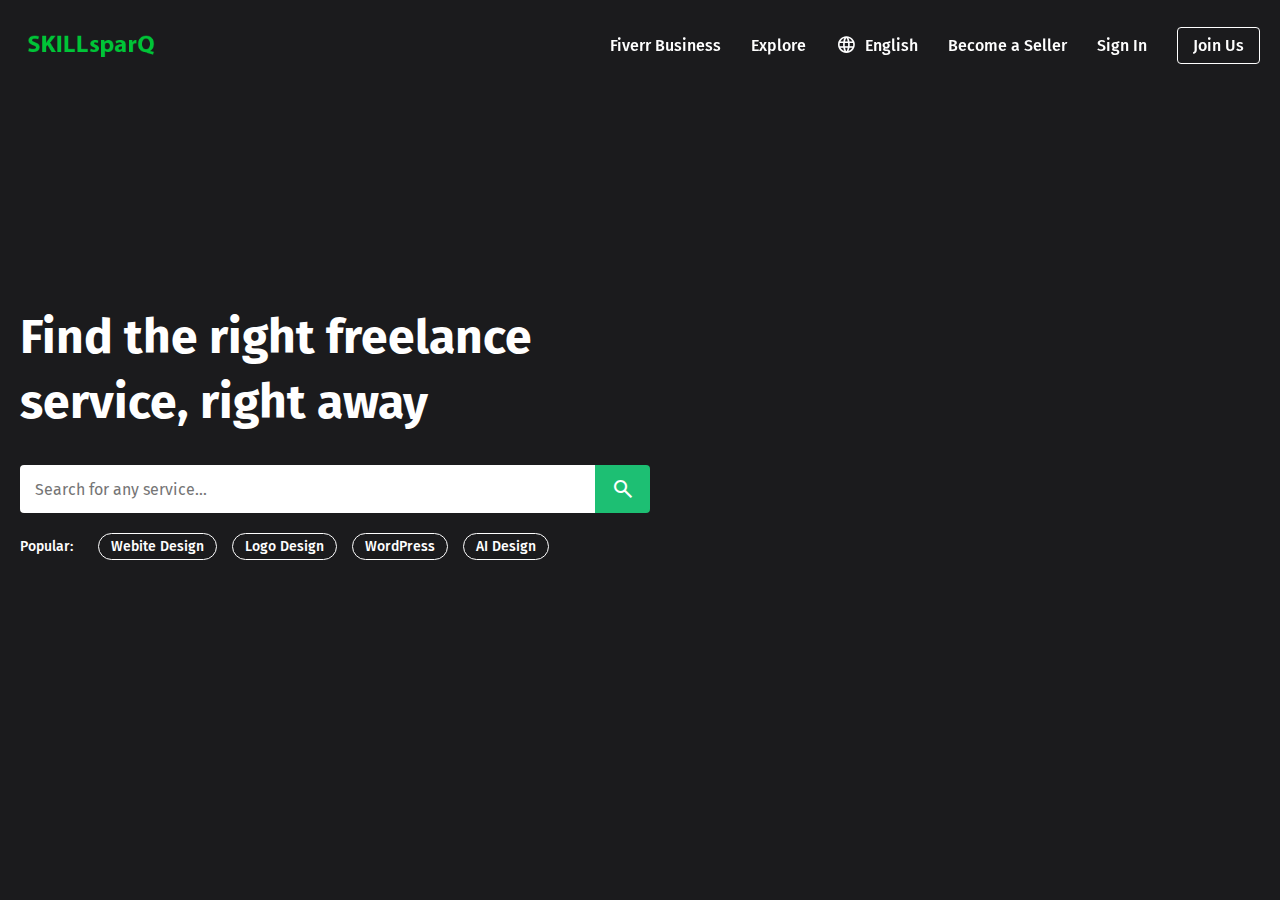
==== commit 3daf15fb: "Update index.html" ====
--- a/index.html
+++ b/index.html
@@ -4,7 +4,7 @@
 <head>
   <meta charset="UTF-8">
   <meta name="viewport" content="width=device-width, initial-scale=1.0">
-  <title>Fiverr Homepage Clone | CodingNepal</title>
+  <title>SkillSparQ</title>
   <link rel="stylesheet" href="styles.css">
   <!-- Google Icons Link -->
   <link rel="stylesheet" href="https://fonts.googleapis.com/css2?family=Material+Symbols+Outlined:opsz,wght,FILL,GRAD@48,400,0,0">
@@ -17,7 +17,7 @@
       </a>
       <ul class="menu-links">
         <li><a href="#">Fiverr Business</a></li>
-        <li><a href="#">Explore</a></li>
+        <li><a href="gigDashboard.html">Explore</a></li>
         <li class="language-item">
           <a href="#">
             <span class="material-symbols-outlined">language</span>
@@ -61,4 +61,5 @@
     closeMenuBtn.addEventListener("click", () => hamburgerBtn.click());
   </script>
 </body>
-</html>+</html>
+
